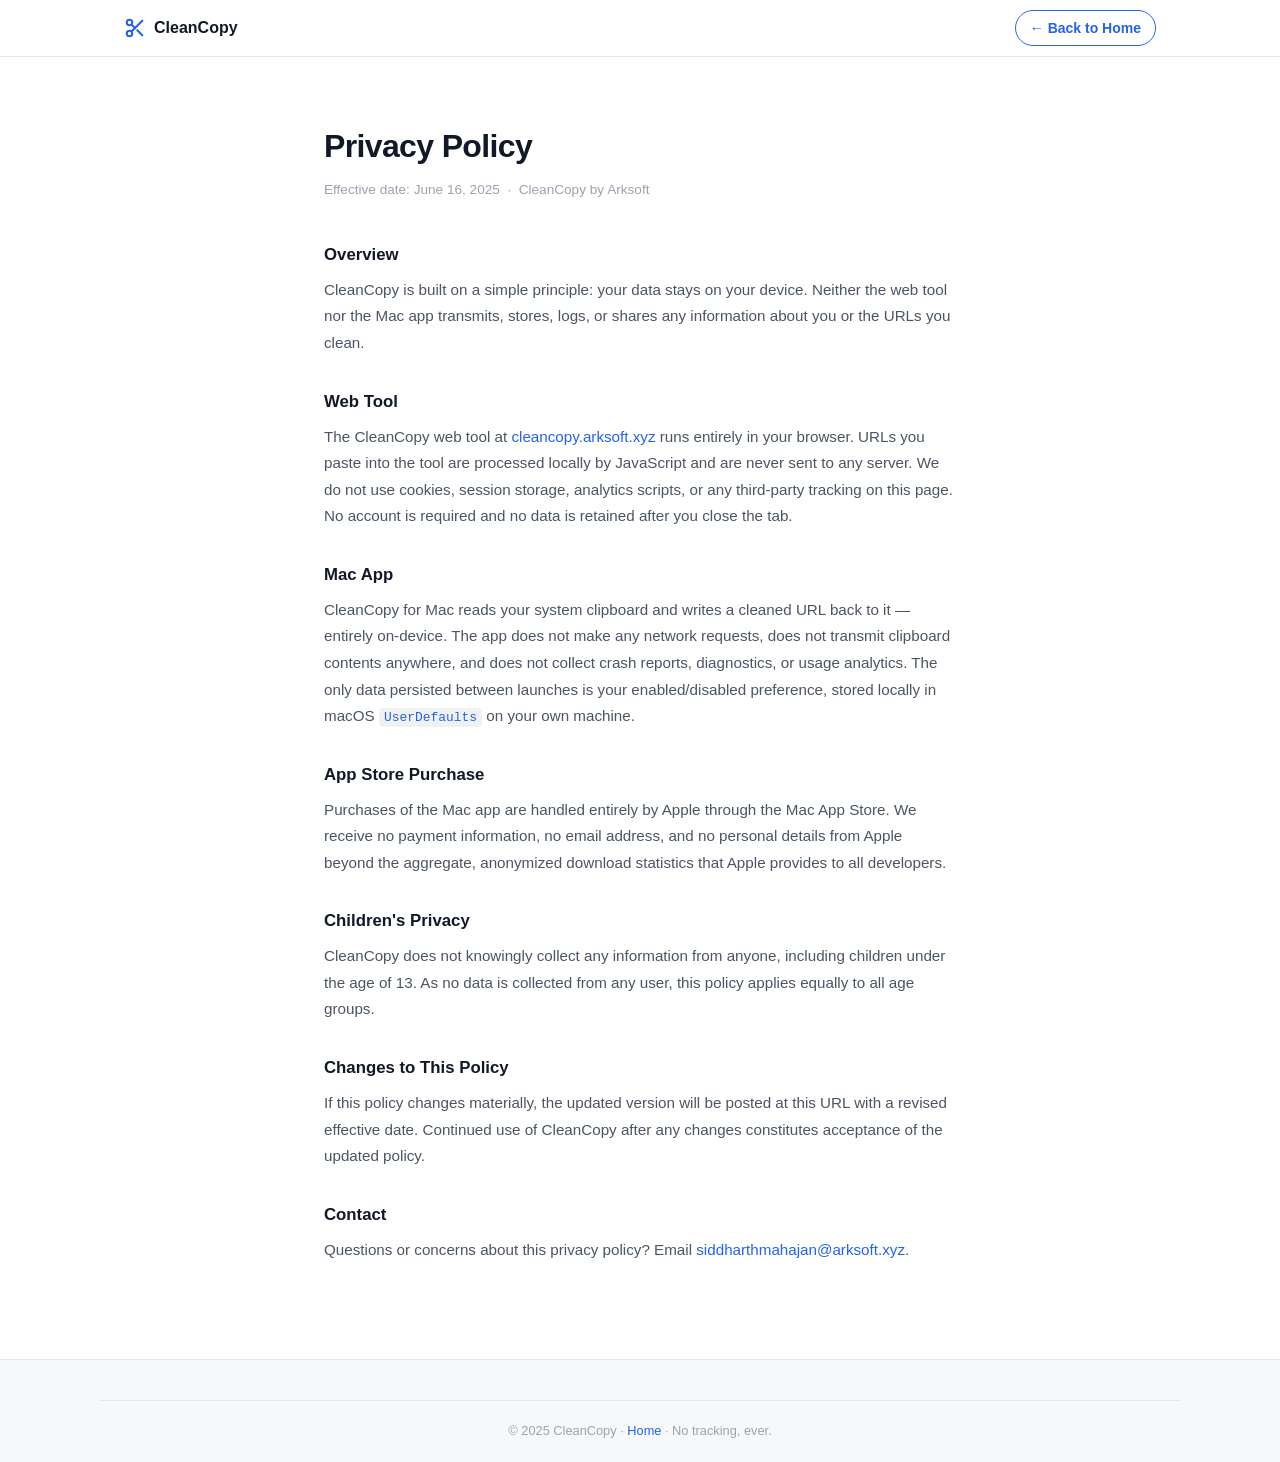
==== privacy.html @ e170ba69 "initial commit" ====
<!DOCTYPE html>
<html lang="en">
<head>
  <meta charset="UTF-8" />
  <meta name="viewport" content="width=device-width, initial-scale=1.0" />
  <title>Privacy Policy — CleanCopy</title>
  <meta name="description" content="CleanCopy privacy policy. The web tool and Mac app process all data locally. Nothing is ever transmitted, stored, or shared." />
  <link rel="canonical" href="https://cleancopy.app/privacy.html" />
  <meta name="robots" content="noindex, follow" />
  <link rel="stylesheet" href="style.css" />
  <style>
    .privacy-page { max-width: 680px; margin: 0 auto; padding: 64px 24px 96px; }
    .privacy-page h1 { font-size: 2rem; font-weight: 800; letter-spacing: -.02em; margin-bottom: 6px; }
    .privacy-page .meta { font-size: .85rem; color: var(--text-3); margin-bottom: 40px; }
    .privacy-page h2 { font-size: 1.05rem; font-weight: 700; margin: 32px 0 8px; }
    .privacy-page p { font-size: .95rem; color: var(--text-2); line-height: 1.75; }
    .privacy-page a { color: var(--blue); }
  </style>
</head>
<body>

  <nav class="nav">
    <div class="nav-inner container">
      <a href="/" class="logo">
        <svg width="22" height="22" viewBox="0 0 24 24" fill="none" stroke="currentColor" stroke-width="2.2" stroke-linecap="round" stroke-linejoin="round" aria-hidden="true"><circle cx="6" cy="6" r="3"/><circle cx="6" cy="18" r="3"/><line x1="20" y1="4" x2="8.12" y2="15.88"/><line x1="14.47" y1="14.48" x2="20" y2="20"/><line x1="8.12" y1="8.12" x2="12" y2="12"/></svg>
        CleanCopy
      </a>
      <a href="/" class="nav-cta">← Back to Home</a>
    </div>
  </nav>

  <main class="privacy-page">
    <h1>Privacy Policy</h1>
    <p class="meta">Effective date: June 16, 2025 &nbsp;·&nbsp; CleanCopy by Arksoft</p>

    <h2>Overview</h2>
    <p>CleanCopy is built on a simple principle: your data stays on your device. Neither the web tool nor the Mac app transmits, stores, logs, or shares any information about you or the URLs you clean.</p>

    <h2>Web Tool</h2>
    <p>The CleanCopy web tool at <a href="cleancopy.arksoft.xyz">cleancopy.arksoft.xyz</a> runs entirely in your browser. URLs you paste into the tool are processed locally by JavaScript and are never sent to any server. We do not use cookies, session storage, analytics scripts, or any third-party tracking on this page. No account is required and no data is retained after you close the tab.</p>

    <h2>Mac App</h2>
    <p>CleanCopy for Mac reads your system clipboard and writes a cleaned URL back to it — entirely on-device. The app does not make any network requests, does not transmit clipboard contents anywhere, and does not collect crash reports, diagnostics, or usage analytics. The only data persisted between launches is your enabled/disabled preference, stored locally in macOS <code>UserDefaults</code> on your own machine.</p>

    <h2>App Store Purchase</h2>
    <p>Purchases of the Mac app are handled entirely by Apple through the Mac App Store. We receive no payment information, no email address, and no personal details from Apple beyond the aggregate, anonymized download statistics that Apple provides to all developers.</p>

    <h2>Children's Privacy</h2>
    <p>CleanCopy does not knowingly collect any information from anyone, including children under the age of 13. As no data is collected from any user, this policy applies equally to all age groups.</p>

    <h2>Changes to This Policy</h2>
    <p>If this policy changes materially, the updated version will be posted at this URL with a revised effective date. Continued use of CleanCopy after any changes constitutes acceptance of the updated policy.</p>

    <h2>Contact</h2>
    <p>Questions or concerns about this privacy policy? Email <a href="mailto:siddharthmahajan@arksoft.xyz">siddharthmahajan@arksoft.xyz</a>.</p>
  </main>

  <footer class="footer">
    <div class="footer-bottom container">
      <p>© 2025 CleanCopy · <a href="/">Home</a> · No tracking, ever.</p>
    </div>
  </footer>

</body>
</html>
---- style.css ----
/* ─── Reset & Base ─── */
*, *::before, *::after { box-sizing: border-box; margin: 0; padding: 0; }

:root {
  --bg:          #ffffff;
  --bg-alt:      #f7f8fa;
  --surface:     #ffffff;
  --border:      #e5e7eb;
  --border-soft: #f0f1f3;
  --text:        #111827;
  --text-2:      #4b5563;
  --text-3:      #9ca3af;
  --blue:        #2563eb;
  --blue-light:  #eff6ff;
  --blue-mid:    #dbeafe;
  --green:       #16a34a;
  --green-light: #f0fdf4;
  --red-light:   #fef2f2;
  --radius:      12px;
  --radius-sm:   8px;
  --shadow:      0 1px 3px rgba(0,0,0,.08), 0 4px 16px rgba(0,0,0,.06);
  --shadow-lg:   0 8px 32px rgba(0,0,0,.10), 0 2px 8px rgba(0,0,0,.06);
  font-size: 16px;
}

@media (prefers-color-scheme: dark) {
  :root {
    --bg:          #0f1117;
    --bg-alt:      #161b26;
    --surface:     #1c2130;
    --border:      #2a3040;
    --border-soft: #222736;
    --text:        #f1f5f9;
    --text-2:      #94a3b8;
    --text-3:      #475569;
    --blue:        #3b82f6;
    --blue-light:  #1e293b;
    --blue-mid:    #1e3a5f;
    --green:       #22c55e;
    --green-light: #052e16;
    --shadow:      0 1px 3px rgba(0,0,0,.3), 0 4px 16px rgba(0,0,0,.25);
    --shadow-lg:   0 8px 32px rgba(0,0,0,.4), 0 2px 8px rgba(0,0,0,.2);
  }
}

html { scroll-behavior: smooth; }

body {
  font-family: -apple-system, BlinkMacSystemFont, "Segoe UI", Roboto, sans-serif;
  background: var(--bg);
  color: var(--text);
  line-height: 1.6;
  -webkit-font-smoothing: antialiased;
}

.container { max-width: 1080px; margin: 0 auto; padding: 0 24px; }

code {
  font-family: "SF Mono", "Fira Code", "Cascadia Code", monospace;
  font-size: .85em;
  background: var(--border-soft);
  padding: .15em .4em;
  border-radius: 4px;
  color: var(--blue);
}

a { color: var(--blue); text-decoration: none; }
a:hover { text-decoration: underline; }

/* ─── Nav ─── */
.nav {
  position: sticky; top: 0; z-index: 100;
  border-bottom: 1px solid var(--border);
  background: rgba(255,255,255,.85);
  backdrop-filter: blur(12px);
  -webkit-backdrop-filter: blur(12px);
}
@media (prefers-color-scheme: dark) {
  .nav { background: rgba(15,17,23,.85); }
}
.nav-inner {
  display: flex; align-items: center; justify-content: space-between;
  height: 56px;
}
.logo {
  display: flex; align-items: center; gap: 8px;
  font-weight: 700; font-size: 1rem;
  color: var(--text); text-decoration: none;
}
.logo svg { color: var(--blue); flex-shrink: 0; }
.nav-cta {
  font-size: .875rem; font-weight: 600;
  color: var(--blue);
  padding: 6px 14px;
  border: 1.5px solid var(--blue);
  border-radius: 20px;
  transition: background .15s, color .15s;
}
.nav-cta:hover { background: var(--blue); color: #fff; text-decoration: none; }

/* ─── Hero ─── */
.hero {
  padding: 80px 0 64px;
  text-align: center;
}
.badge {
  display: inline-block;
  font-size: .75rem; font-weight: 600; letter-spacing: .06em; text-transform: uppercase;
  color: var(--blue);
  background: var(--blue-light);
  border: 1px solid var(--blue-mid);
  padding: 4px 12px; border-radius: 20px;
  margin-bottom: 20px;
}
.hero h1 {
  font-size: clamp(2rem, 5vw, 3.25rem);
  font-weight: 800; line-height: 1.15;
  letter-spacing: -.02em;
  color: var(--text);
  margin-bottom: 16px;
}
.hero-sub {
  max-width: 600px; margin: 0 auto;
  font-size: 1.05rem; color: var(--text-2); line-height: 1.65;
}

/* ─── Tool ─── */
.tool-section { padding: 0 0 72px; }

.tool-card {
  background: var(--surface);
  border: 1px solid var(--border);
  border-radius: var(--radius);
  padding: 28px;
  box-shadow: var(--shadow-lg);
  max-width: 740px;
  margin: 0 auto;
}

.tool-label {
  display: block;
  font-size: .8rem; font-weight: 600; text-transform: uppercase; letter-spacing: .06em;
  color: var(--text-3);
  margin-bottom: 10px;
}

.input-wrap { position: relative; }

.url-input {
  width: 100%; resize: none;
  font-family: "SF Mono", "Fira Code", "Cascadia Code", monospace;
  font-size: .875rem; line-height: 1.6;
  color: var(--text);
  background: var(--bg-alt);
  border: 1.5px solid var(--border);
  border-radius: var(--radius-sm);
  padding: 14px 40px 14px 14px;
  transition: border-color .15s, box-shadow .15s;
  outline: none;
}
.url-input:focus {
  border-color: var(--blue);
  box-shadow: 0 0 0 3px color-mix(in srgb, var(--blue) 15%, transparent);
}
.url-input::placeholder { color: var(--text-3); }

.clear-btn {
  position: absolute; top: 10px; right: 10px;
  background: var(--border); border: none; border-radius: 50%;
  width: 22px; height: 22px;
  display: flex; align-items: center; justify-content: center;
  cursor: pointer; color: var(--text-2);
  transition: background .15s;
}
.clear-btn:hover { background: var(--border-soft); }

/* ─── Result ─── */
.result-block {
  margin-top: 16px;
  background: var(--green-light);
  border: 1.5px solid #bbf7d0;
  border-radius: var(--radius-sm);
  padding: 14px 16px;
}
@media (prefers-color-scheme: dark) {
  .result-block { border-color: #14532d; }
}

.result-header {
  display: flex; align-items: center; justify-content: space-between;
  margin-bottom: 8px;
}
.result-status {
  font-size: .8rem; font-weight: 600;
  color: var(--green);
}
.result-status.clean { color: var(--text-3); }

.copy-btn {
  display: flex; align-items: center; gap: 5px;
  font-size: .8rem; font-weight: 600;
  color: var(--blue);
  background: var(--blue-light);
  border: 1px solid var(--blue-mid);
  border-radius: 6px;
  padding: 4px 10px;
  cursor: pointer;
  transition: background .15s, color .15s;
}
.copy-btn:hover, .copy-btn.copied { background: var(--blue); color: #fff; }

.clean-url {
  font-family: "SF Mono", "Fira Code", monospace;
  font-size: .85rem;
  color: var(--text);
  word-break: break-all;
  line-height: 1.5;
}

.removed-tags {
  display: flex; flex-wrap: wrap; gap: 6px;
  margin-top: 10px;
}
.tag {
  font-family: "SF Mono", "Fira Code", monospace;
  font-size: .75rem;
  color: #dc2626;
  background: var(--red-light);
  border: 1px solid #fecaca;
  padding: 2px 8px; border-radius: 4px;
}
@media (prefers-color-scheme: dark) {
  .tag { background: #450a0a; border-color: #7f1d1d; color: #f87171; }
}

/* ─── Mac CTA (inside tool) ─── */
.mac-cta {
  margin-top: 16px;
  display: flex; align-items: center; gap: 14px;
  background: var(--blue-light);
  border: 1.5px solid var(--blue-mid);
  border-radius: var(--radius-sm);
  padding: 14px 16px;
}
.mac-cta-icon {
  flex-shrink: 0;
  width: 36px; height: 36px;
  background: var(--blue);
  border-radius: 8px;
  display: flex; align-items: center; justify-content: center;
  color: #fff;
}
.mac-cta-text {
  flex: 1;
  font-size: .875rem; color: var(--text-2); line-height: 1.45;
}
.mac-cta-text strong { color: var(--text); }
.mac-cta-btn {
  flex-shrink: 0;
  font-size: .8rem; font-weight: 700;
  color: #fff; background: var(--blue);
  padding: 8px 14px; border-radius: 8px;
  white-space: nowrap; text-decoration: none;
  transition: opacity .15s;
}
.mac-cta-btn:hover { opacity: .88; text-decoration: none; }

@media (max-width: 560px) {
  .mac-cta { flex-direction: column; align-items: flex-start; }
  .mac-cta-btn { align-self: flex-start; }
}

/* ─── Sections ─── */
.section { padding: 80px 0; }
.section-alt { background: var(--bg-alt); }

.section-center-heading {
  font-size: clamp(1.5rem, 3vw, 2rem);
  font-weight: 800; letter-spacing: -.02em;
  text-align: center; margin-bottom: 12px;
}
.section-center-sub {
  text-align: center; color: var(--text-2); margin-bottom: 48px;
}

/* What section */
.section-grid {
  display: grid; grid-template-columns: 1fr 1fr; gap: 64px; align-items: start;
}
@media (max-width: 720px) { .section-grid { grid-template-columns: 1fr; gap: 40px; } }

.section-text h2 {
  font-size: 1.75rem; font-weight: 800; letter-spacing: -.02em;
  margin-bottom: 16px;
}
.section-text p { color: var(--text-2); margin-bottom: 14px; line-height: 1.7; }

.param-list-wrap {
  background: var(--surface);
  border: 1px solid var(--border);
  border-radius: var(--radius);
  padding: 20px;
}
.param-list-label {
  font-size: .75rem; font-weight: 700; text-transform: uppercase; letter-spacing: .06em;
  color: var(--text-3); margin-bottom: 14px;
}
.param-list { list-style: none; }
.param-list li {
  display: flex; align-items: baseline; justify-content: space-between; gap: 12px;
  padding: 6px 0;
  border-bottom: 1px solid var(--border-soft);
  font-size: .85rem;
}
.param-list li:last-child { border-bottom: none; }
.param-list li span { color: var(--text-3); font-size: .8rem; text-align: right; }
.param-more {
  margin-top: 12px;
  font-size: .8rem; color: var(--text-3); text-align: center;
}

/* Platform grid */
.platform-grid {
  display: grid;
  grid-template-columns: repeat(auto-fill, minmax(230px, 1fr));
  gap: 16px;
}
.platform-card {
  background: var(--surface);
  border: 1px solid var(--border);
  border-radius: var(--radius);
  padding: 20px;
  transition: box-shadow .15s, transform .15s;
}
.platform-card:hover { box-shadow: var(--shadow); transform: translateY(-2px); }
.platform-icon {
  width: 40px; height: 40px;
  border-radius: 10px;
  display: flex; align-items: center; justify-content: center;
  font-size: 1.2rem;
  margin-bottom: 12px;
}
.platform-yt  { background: #fee2e2; }
.platform-amz { background: #fef9c3; }
.platform-sp  { background: #dcfce7; }
.platform-ebay{ background: #fce7f3; }
.platform-tk  { background: #f0f0f0; }
.platform-shopify { background: #d1fae5; }
.platform-sub { background: #fef3c7; }
.platform-med { background: #e0f2fe; }
@media (prefers-color-scheme: dark) {
  .platform-yt  { background: #450a0a; }
  .platform-amz { background: #422006; }
  .platform-sp  { background: #052e16; }
  .platform-ebay{ background: #500724; }
  .platform-tk  { background: #1c1c1e; }
  .platform-shopify { background: #052e16; }
  .platform-sub { background: #451a03; }
  .platform-med { background: #082f49; }
}
.platform-card h3 { font-size: .95rem; font-weight: 700; margin-bottom: 6px; }
.platform-card p { font-size: .84rem; color: var(--text-2); line-height: 1.55; }

/* Steps */
.steps {
  display: grid; grid-template-columns: repeat(3, 1fr); gap: 40px;
}
@media (max-width: 720px) { .steps { grid-template-columns: 1fr; gap: 32px; } }

.step { text-align: center; }
.step-num {
  width: 44px; height: 44px; border-radius: 50%;
  background: var(--blue); color: #fff;
  font-size: 1.1rem; font-weight: 800;
  display: flex; align-items: center; justify-content: center;
  margin: 0 auto 14px;
}
.step h3 { font-size: 1rem; font-weight: 700; margin-bottom: 8px; }
.step p { font-size: .9rem; color: var(--text-2); line-height: 1.65; }

/* Mac App Section */
.mac-app-section {
  display: grid; grid-template-columns: 1fr 1fr; gap: 64px; align-items: center;
}
@media (max-width: 760px) { .mac-app-section { grid-template-columns: 1fr; } }

.mac-app-badge {
  display: inline-block;
  font-size: .72rem; font-weight: 700; text-transform: uppercase; letter-spacing: .07em;
  color: var(--blue); background: var(--blue-light);
  border: 1px solid var(--blue-mid);
  padding: 3px 10px; border-radius: 20px; margin-bottom: 14px;
}
.mac-app-content h2 {
  font-size: clamp(1.75rem, 3vw, 2.25rem);
  font-weight: 800; letter-spacing: -.02em; line-height: 1.2;
  margin-bottom: 16px;
}
.mac-app-content > p {
  color: var(--text-2); line-height: 1.7; margin-bottom: 24px;
}
.mac-features { list-style: none; margin-bottom: 28px; }
.mac-features li {
  display: flex; align-items: center; gap: 10px;
  font-size: .9rem; color: var(--text-2);
  padding: 5px 0;
}
.mac-features li svg { color: var(--green); flex-shrink: 0; }

.app-price-row { display: flex; align-items: center; gap: 16px; flex-wrap: wrap; }
.app-store-btn {
  display: inline-flex; align-items: center; gap: 8px;
  background: var(--text); color: var(--bg);
  font-size: .9rem; font-weight: 600;
  padding: 12px 20px; border-radius: 10px;
  text-decoration: none; transition: opacity .15s;
}
.app-store-btn:hover { opacity: .85; text-decoration: none; }

/* Menubar Mockup */
.mac-app-visual { display: flex; justify-content: center; align-items: flex-start; }
.menubar-mockup {
  width: 240px;
  border-radius: 14px;
  overflow: hidden;
  box-shadow: var(--shadow-lg);
  border: 1px solid var(--border);
  font-size: .8rem;
}
.menubar-bar {
  background: var(--bg-alt);
  border-bottom: 1px solid var(--border);
  display: flex; justify-content: space-between; align-items: center;
  padding: 6px 12px;
}
.menubar-icons { font-size: .75rem; color: var(--text-3); letter-spacing: 3px; }
.menubar-app-icon { font-size: 1rem; }
.menubar-panel {
  background: var(--surface);
  padding: 18px;
  display: flex; flex-direction: column; align-items: center; gap: 6px;
}
.panel-icon { font-size: 2rem; }
.panel-title { font-weight: 800; font-size: .95rem; }
.panel-sub { font-size: .72rem; color: var(--text-3); text-align: center; line-height: 1.4; }
.panel-divider { width: 100%; height: 1px; background: var(--border); margin: 6px 0; }
.panel-toggle-row {
  width: 100%; display: flex; justify-content: space-between; align-items: center;
}
.panel-toggle-label { font-size: .8rem; font-weight: 600; color: var(--green); }
.panel-toggle {
  width: 36px; height: 20px; border-radius: 10px;
  background: var(--border);
  position: relative;
}
.panel-toggle.on { background: var(--green); }
.panel-toggle::after {
  content: '';
  position: absolute; top: 3px; left: 3px;
  width: 14px; height: 14px; border-radius: 50%;
  background: #fff;
  transition: transform .2s;
}
.panel-toggle.on::after { transform: translateX(16px); }
.panel-last { width: 100%; margin-top: 6px; }
.panel-last-label {
  font-size: .65rem; text-transform: uppercase; letter-spacing: .07em;
  color: var(--text-3); margin-bottom: 3px;
}
.panel-last-url {
  font-family: "SF Mono", monospace;
  font-size: .7rem; color: var(--blue);
  background: var(--blue-light);
  padding: 4px 6px; border-radius: 5px;
  word-break: break-all;
}

/* FAQ */
.faq-container { max-width: 680px; margin: 0 auto; }
.faq-list { margin-top: 40px; }
.faq-item {
  border-bottom: 1px solid var(--border);
  padding: 18px 0;
}
.faq-item:first-child { border-top: 1px solid var(--border); }
.faq-item summary {
  font-weight: 600; font-size: .95rem;
  cursor: pointer; list-style: none;
  display: flex; justify-content: space-between; align-items: center;
  gap: 16px;
}
.faq-item summary::-webkit-details-marker { display: none; }
.faq-item summary::after {
  content: '+'; flex-shrink: 0;
  font-size: 1.2rem; color: var(--text-3);
  transition: transform .2s;
}
.faq-item[open] summary::after { content: '−'; }
.faq-item p {
  margin-top: 10px;
  font-size: .9rem; color: var(--text-2); line-height: 1.7;
}

/* Footer */
.footer {
  background: var(--bg-alt);
  border-top: 1px solid var(--border);
  padding-top: 40px;
}
.footer-inner {
  display: flex; align-items: center; justify-content: space-between; flex-wrap: wrap;
  gap: 16px; padding-bottom: 40px;
}
.footer-brand {
  display: flex; align-items: center; gap: 8px;
  font-weight: 700; font-size: .95rem; color: var(--text);
}
.footer-links { display: flex; gap: 24px; flex-wrap: wrap; }
.footer-links a { font-size: .875rem; color: var(--text-2); }
.footer-links a:hover { color: var(--text); text-decoration: none; }

/* Privacy */
.privacy-section {
  border-top: 1px solid var(--border);
  padding: 48px 24px;
  max-width: 680px;
}
.privacy-heading {
  font-size: 1.1rem; font-weight: 800; margin-bottom: 4px;
}
.privacy-meta { font-size: .8rem; color: var(--text-3); margin-bottom: 24px; }
.privacy-section h3 {
  font-size: .9rem; font-weight: 700; margin: 20px 0 6px;
}
.privacy-section p {
  font-size: .875rem; color: var(--text-2); line-height: 1.7;
}
.privacy-section a { color: var(--blue); }

.footer-bottom {
  padding: 20px 24px;
  border-top: 1px solid var(--border);
  text-align: center;
}
.footer-bottom p { font-size: .8rem; color: var(--text-3); }
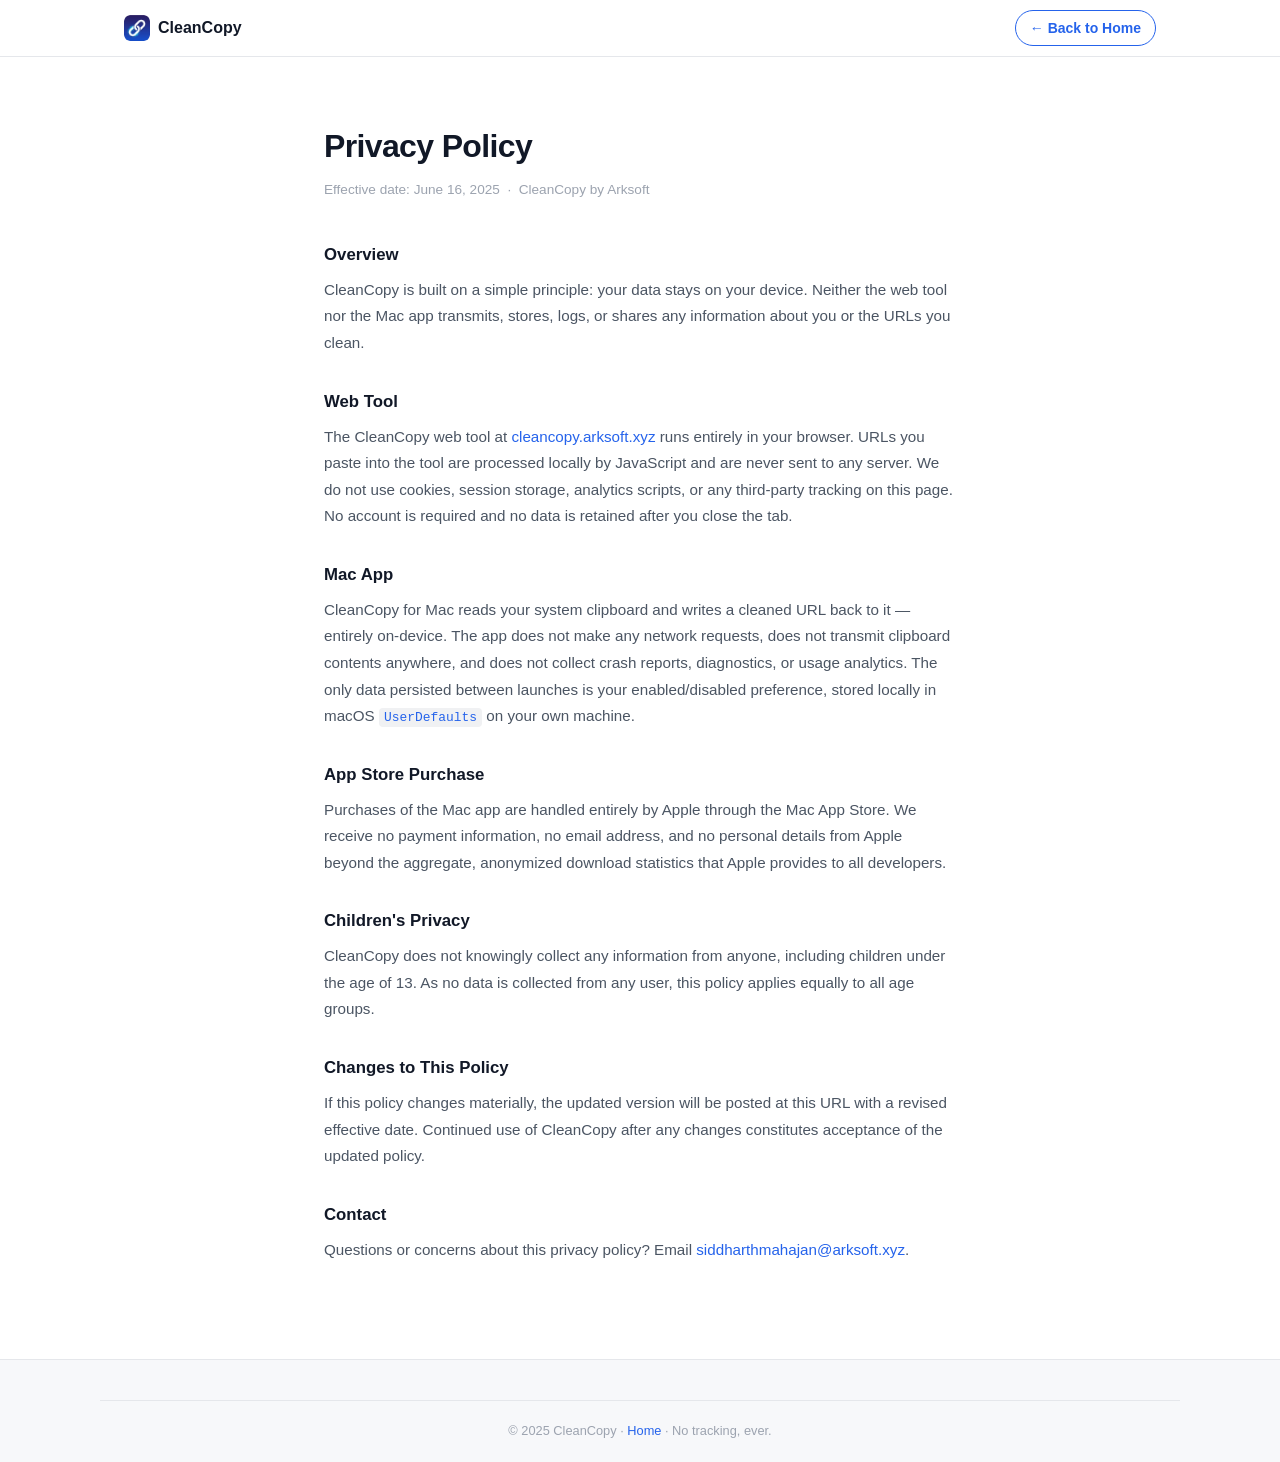
==== commit ffe3f02a: "added icons" ====
--- a/privacy.html
+++ b/privacy.html
@@ -7,6 +7,8 @@
   <meta name="description" content="CleanCopy privacy policy. The web tool and Mac app process all data locally. Nothing is ever transmitted, stored, or shared." />
   <link rel="canonical" href="https://cleancopy.app/privacy.html" />
   <meta name="robots" content="noindex, follow" />
+  <link rel="icon" type="image/png" href="icon.png" />
+  <link rel="apple-touch-icon" href="icon.png" />
   <link rel="stylesheet" href="style.css" />
   <style>
     .privacy-page { max-width: 680px; margin: 0 auto; padding: 64px 24px 96px; }
@@ -22,7 +24,7 @@
   <nav class="nav">
     <div class="nav-inner container">
       <a href="/" class="logo">
-        <svg width="22" height="22" viewBox="0 0 24 24" fill="none" stroke="currentColor" stroke-width="2.2" stroke-linecap="round" stroke-linejoin="round" aria-hidden="true"><circle cx="6" cy="6" r="3"/><circle cx="6" cy="18" r="3"/><line x1="20" y1="4" x2="8.12" y2="15.88"/><line x1="14.47" y1="14.48" x2="20" y2="20"/><line x1="8.12" y1="8.12" x2="12" y2="12"/></svg>
+        <img src="icon.png" alt="CleanCopy icon" width="26" height="26" style="border-radius:6px;" />
         CleanCopy
       </a>
       <a href="/" class="nav-cta">← Back to Home</a>
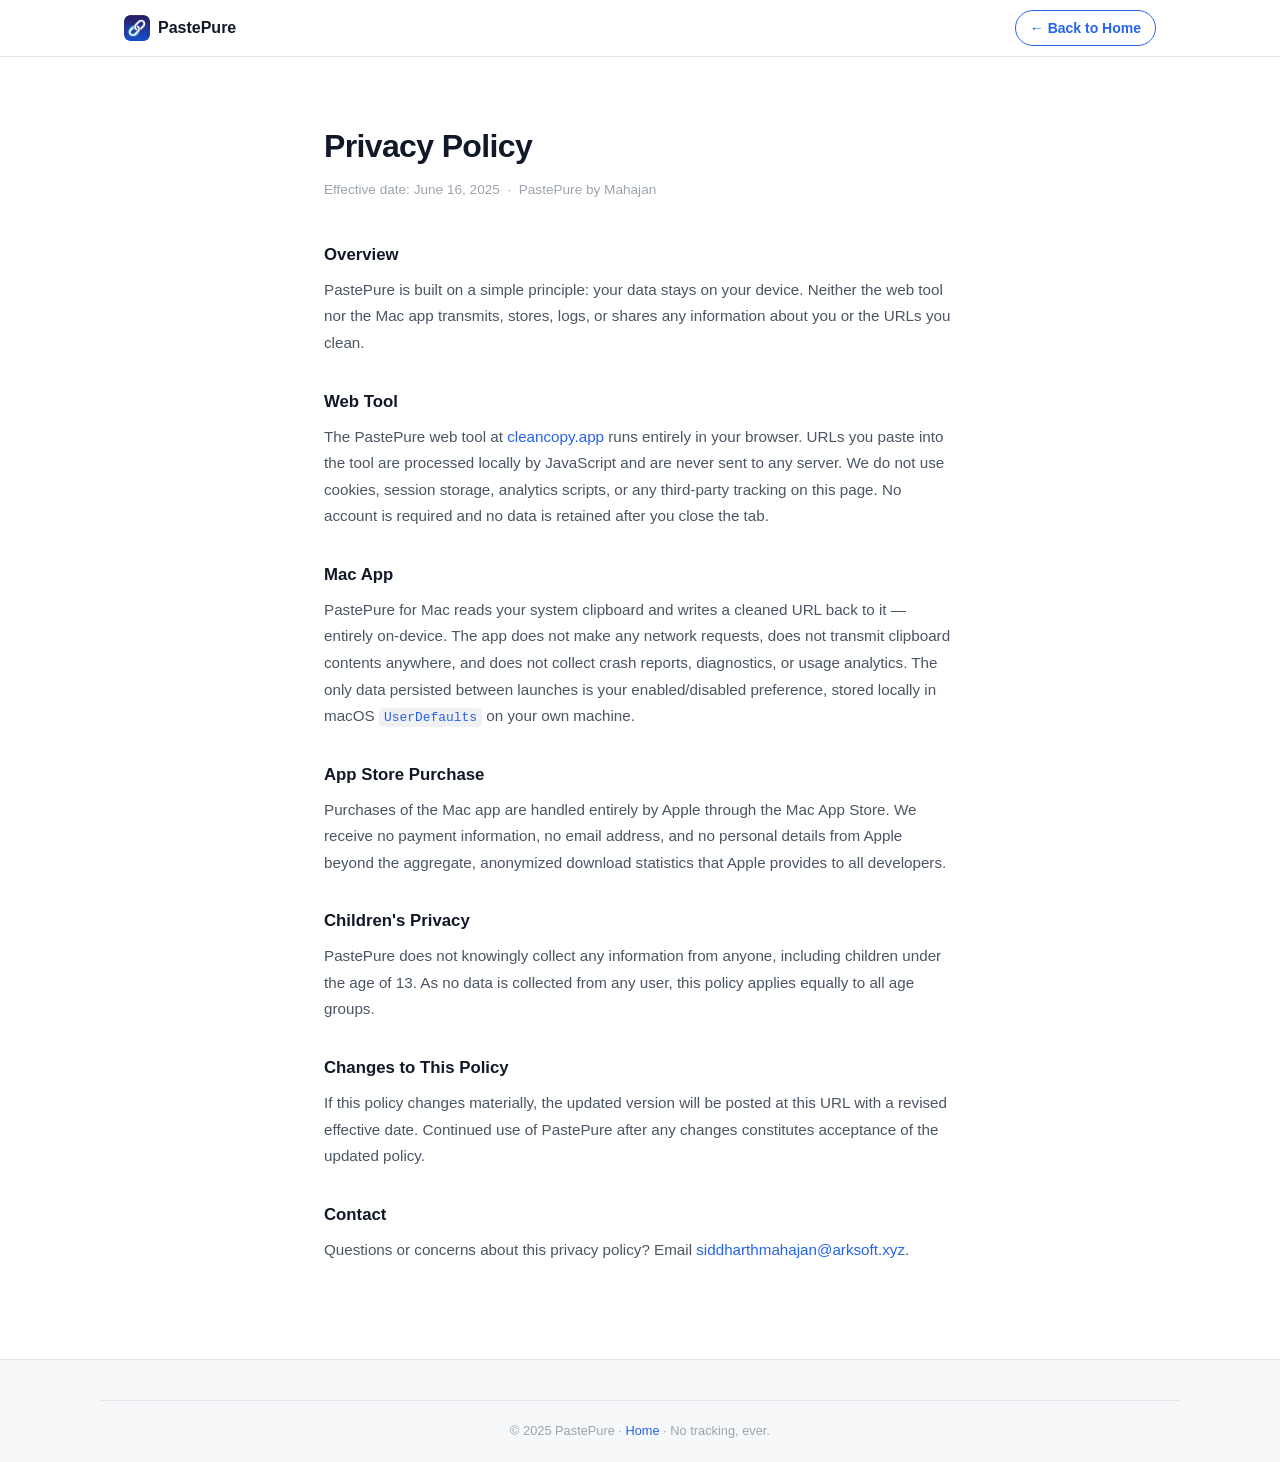
==== commit 7ee97421: "changed to PastePure" ====
--- a/privacy.html
+++ b/privacy.html
@@ -3,8 +3,8 @@
 <head>
   <meta charset="UTF-8" />
   <meta name="viewport" content="width=device-width, initial-scale=1.0" />
-  <title>Privacy Policy — CleanCopy</title>
-  <meta name="description" content="CleanCopy privacy policy. The web tool and Mac app process all data locally. Nothing is ever transmitted, stored, or shared." />
+  <title>Privacy Policy — PastePure</title>
+  <meta name="description" content="PastePure privacy policy. The web tool and Mac app process all data locally. Nothing is ever transmitted, stored, or shared." />
   <link rel="canonical" href="https://cleancopy.app/privacy.html" />
   <meta name="robots" content="noindex, follow" />
   <link rel="icon" type="image/png" href="icon.png" />
@@ -24,8 +24,8 @@
   <nav class="nav">
     <div class="nav-inner container">
       <a href="/" class="logo">
-        <img src="icon.png" alt="CleanCopy icon" width="26" height="26" style="border-radius:6px;" />
-        CleanCopy
+        <img src="icon.png" alt="PastePure icon" width="26" height="26" style="border-radius:6px;" />
+        PastePure
       </a>
       <a href="/" class="nav-cta">← Back to Home</a>
     </div>
@@ -33,25 +33,25 @@
 
   <main class="privacy-page">
     <h1>Privacy Policy</h1>
-    <p class="meta">Effective date: June 16, 2025 &nbsp;·&nbsp; CleanCopy by Arksoft</p>
+    <p class="meta">Effective date: June 16, 2025 &nbsp;·&nbsp; PastePure by Mahajan</p>
 
     <h2>Overview</h2>
-    <p>CleanCopy is built on a simple principle: your data stays on your device. Neither the web tool nor the Mac app transmits, stores, logs, or shares any information about you or the URLs you clean.</p>
+    <p>PastePure is built on a simple principle: your data stays on your device. Neither the web tool nor the Mac app transmits, stores, logs, or shares any information about you or the URLs you clean.</p>
 
     <h2>Web Tool</h2>
-    <p>The CleanCopy web tool at <a href="cleancopy.arksoft.xyz">cleancopy.arksoft.xyz</a> runs entirely in your browser. URLs you paste into the tool are processed locally by JavaScript and are never sent to any server. We do not use cookies, session storage, analytics scripts, or any third-party tracking on this page. No account is required and no data is retained after you close the tab.</p>
+    <p>The PastePure web tool at <a href="https://cleancopy.app">cleancopy.app</a> runs entirely in your browser. URLs you paste into the tool are processed locally by JavaScript and are never sent to any server. We do not use cookies, session storage, analytics scripts, or any third-party tracking on this page. No account is required and no data is retained after you close the tab.</p>
 
     <h2>Mac App</h2>
-    <p>CleanCopy for Mac reads your system clipboard and writes a cleaned URL back to it — entirely on-device. The app does not make any network requests, does not transmit clipboard contents anywhere, and does not collect crash reports, diagnostics, or usage analytics. The only data persisted between launches is your enabled/disabled preference, stored locally in macOS <code>UserDefaults</code> on your own machine.</p>
+    <p>PastePure for Mac reads your system clipboard and writes a cleaned URL back to it — entirely on-device. The app does not make any network requests, does not transmit clipboard contents anywhere, and does not collect crash reports, diagnostics, or usage analytics. The only data persisted between launches is your enabled/disabled preference, stored locally in macOS <code>UserDefaults</code> on your own machine.</p>
 
     <h2>App Store Purchase</h2>
     <p>Purchases of the Mac app are handled entirely by Apple through the Mac App Store. We receive no payment information, no email address, and no personal details from Apple beyond the aggregate, anonymized download statistics that Apple provides to all developers.</p>
 
     <h2>Children's Privacy</h2>
-    <p>CleanCopy does not knowingly collect any information from anyone, including children under the age of 13. As no data is collected from any user, this policy applies equally to all age groups.</p>
+    <p>PastePure does not knowingly collect any information from anyone, including children under the age of 13. As no data is collected from any user, this policy applies equally to all age groups.</p>
 
     <h2>Changes to This Policy</h2>
-    <p>If this policy changes materially, the updated version will be posted at this URL with a revised effective date. Continued use of CleanCopy after any changes constitutes acceptance of the updated policy.</p>
+    <p>If this policy changes materially, the updated version will be posted at this URL with a revised effective date. Continued use of PastePure after any changes constitutes acceptance of the updated policy.</p>
 
     <h2>Contact</h2>
     <p>Questions or concerns about this privacy policy? Email <a href="mailto:siddharthmahajan@arksoft.xyz">siddharthmahajan@arksoft.xyz</a>.</p>
@@ -59,7 +59,7 @@
 
   <footer class="footer">
     <div class="footer-bottom container">
-      <p>© 2025 CleanCopy · <a href="/">Home</a> · No tracking, ever.</p>
+      <p>© 2025 PastePure · <a href="/">Home</a> · No tracking, ever.</p>
     </div>
   </footer>
 
